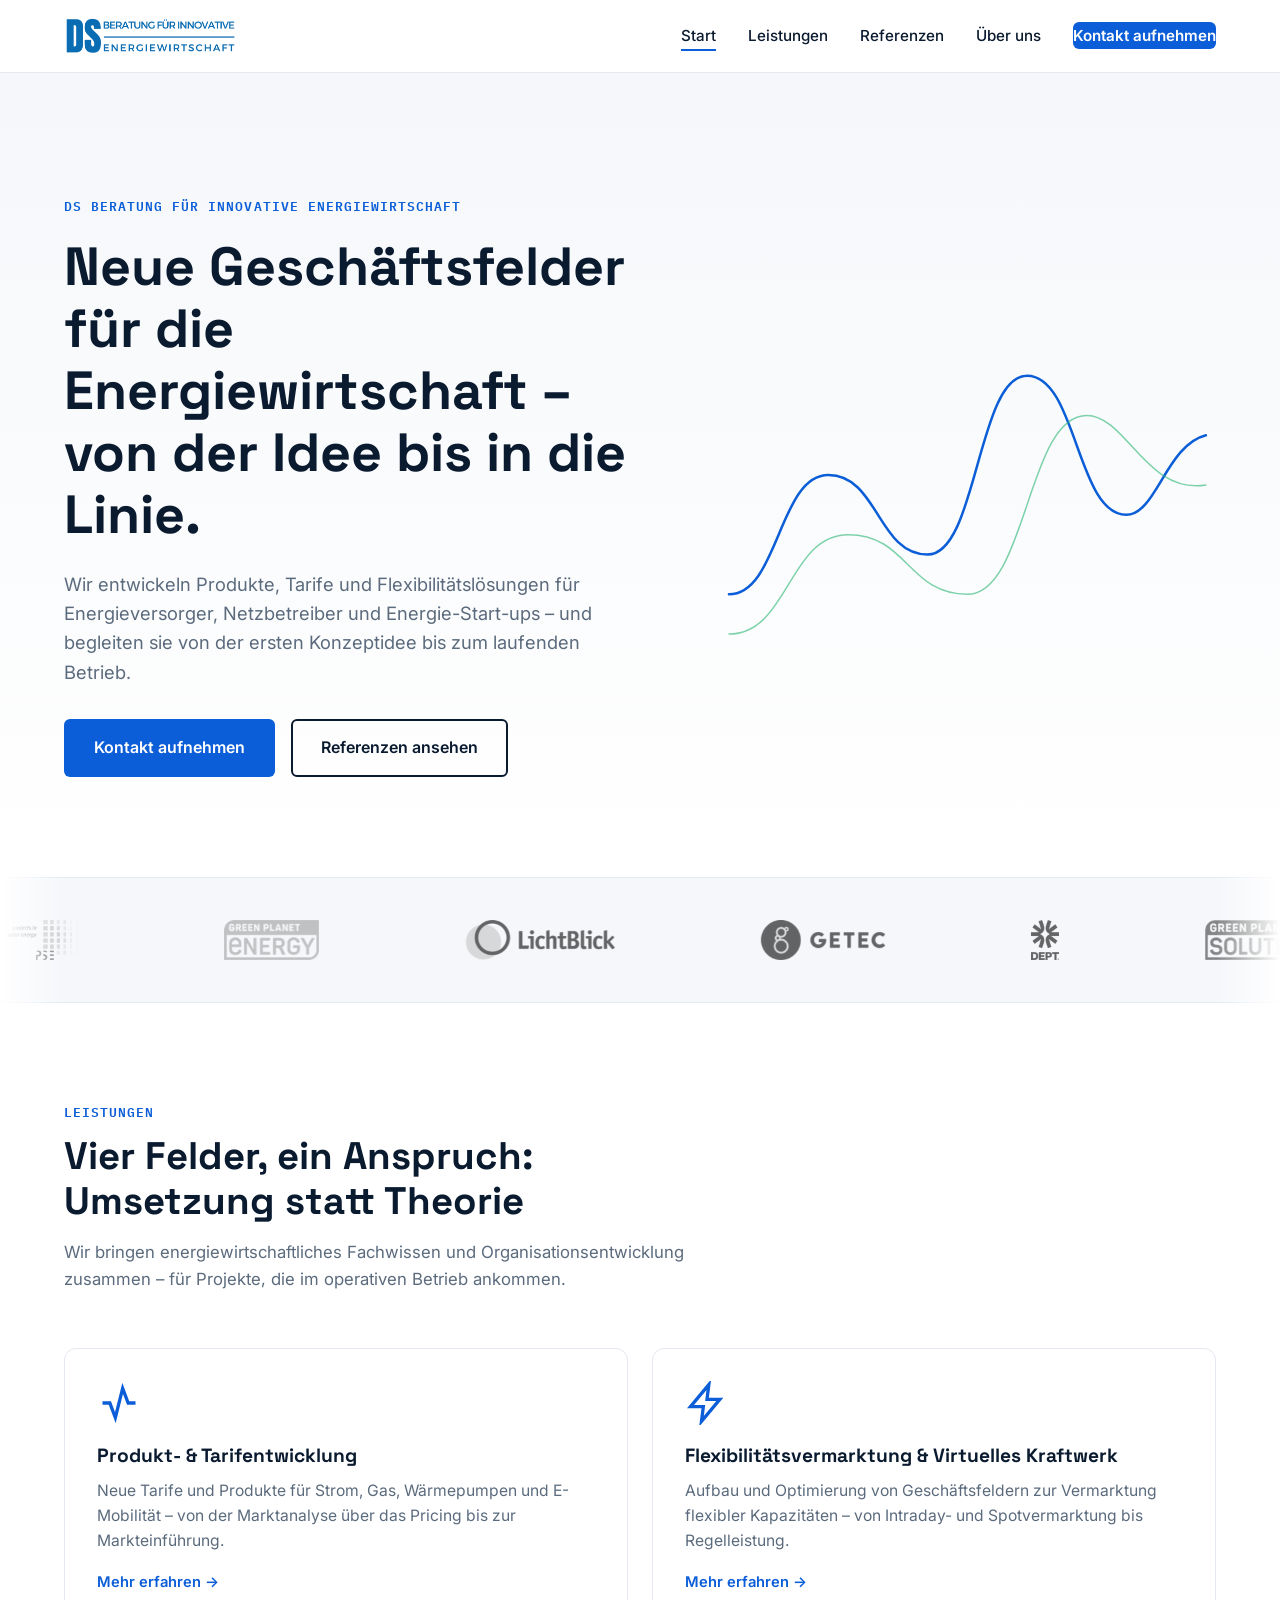
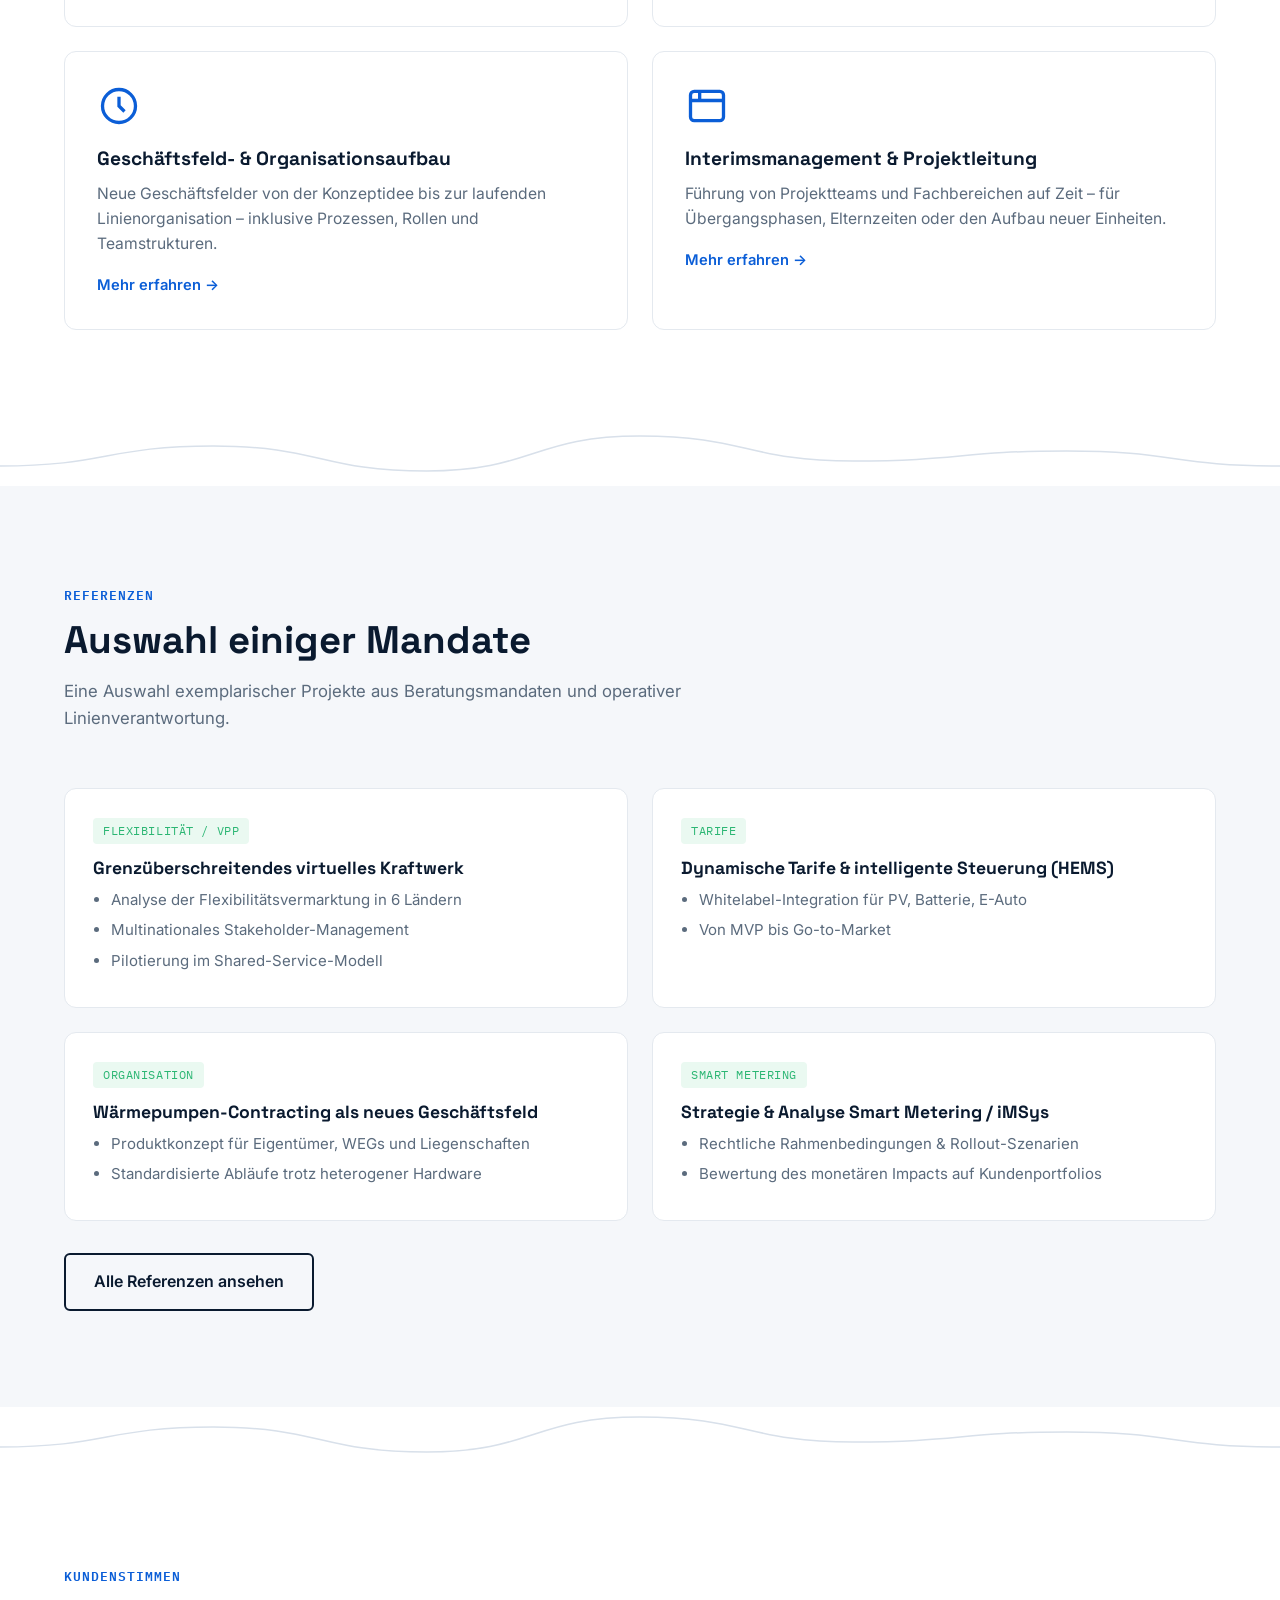
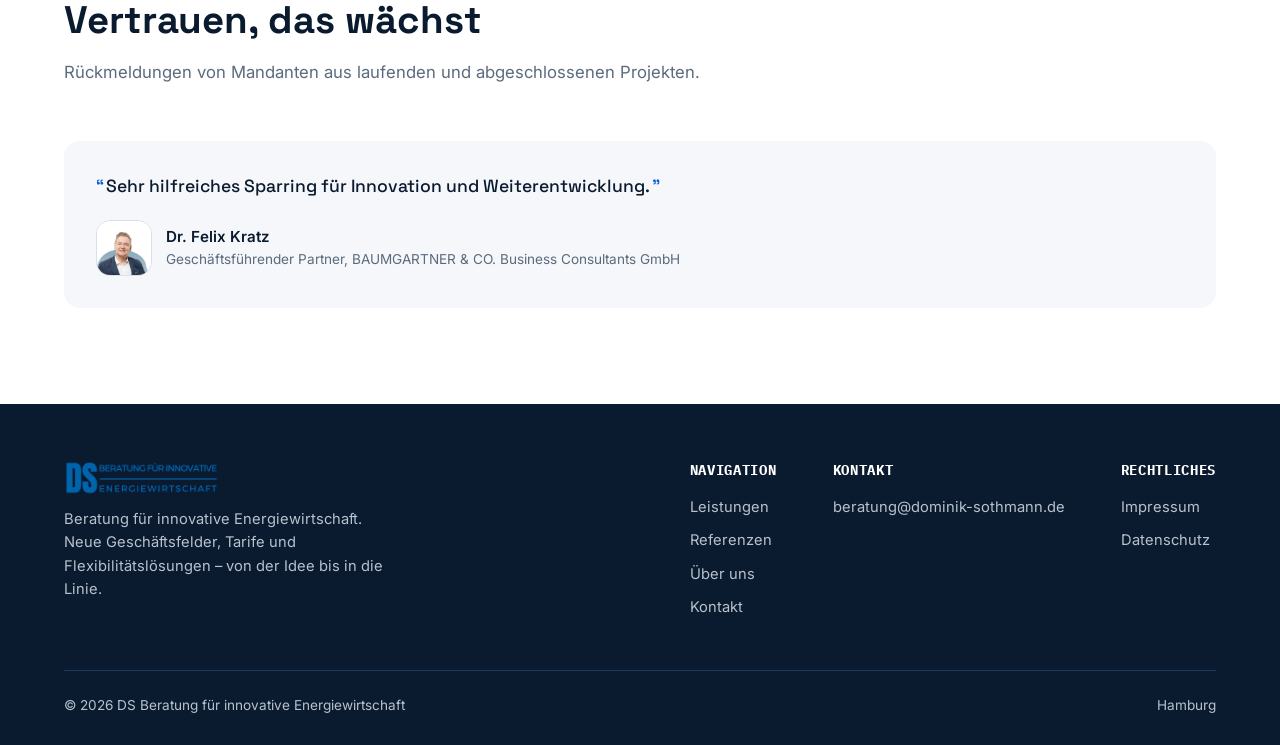
==== index.html @ b12712ce "Initial Upload" ====
<!DOCTYPE html>
<html lang="de">
<head>
  <meta charset="UTF-8">
  <meta name="viewport" content="width=device-width, initial-scale=1.0">
  <title>DS Beratung für innovative Energiewirtschaft</title>
  <meta name="description" content="Beratung für Produktentwicklung, Flexibilitätsvermarktung, Geschäftsfeldaufbau und Interimsmanagement in der Energiewirtschaft.">
  <link rel="preconnect" href="https://fonts.googleapis.com">
  <link rel="preconnect" href="https://fonts.gstatic.com" crossorigin>
  <link href="https://fonts.googleapis.com/css2?family=Space+Grotesk:wght@500;700&family=Inter:wght@400;500;600;700&family=IBM+Plex+Mono:wght@500;600&display=swap" rel="stylesheet">
  <link rel="stylesheet" href="assets/css/style.css">
  <link rel="icon" type="image/png" href="assets/img/logo-square.png">
</head>
<body>
  <a href="#main" class="skip-link">Zum Inhalt springen</a>
  <header class="site-header">
    <div class="container">
      <a href="index.html" class="logo-link">
        <img src="assets/img/logo.png" alt="DS Beratung für innovative Energiewirtschaft">
      </a>
      <nav class="main-nav" aria-label="Hauptnavigation">
        <ul>
          <li><a href="index.html" class="active">Start</a></li>
          <li><a href="leistungen.html" class="">Leistungen</a></li>
          <li><a href="referenzen.html" class="">Referenzen</a></li>
          <li><a href="ueber-uns.html" class="">Über uns</a></li>
          <li><a href="kontakt.html" class="nav-cta">Kontakt aufnehmen</a></li>
        </ul>
      </nav>
    </div>
  </header>
  <main id="main">

    <section class="hero">
      <div class="container">
        <div class="hero-copy">
          <span class="eyebrow">DS Beratung für innovative Energiewirtschaft</span>
          <h1>Neue Geschäftsfelder für die Energiewirtschaft – von der Idee bis in die Linie.</h1>
          <p class="lead">Wir entwickeln Produkte, Tarife und Flexibilitätslösungen für Energieversorger, Netzbetreiber und Energie-Start-ups – und begleiten sie von der ersten Konzeptidee bis zum laufenden Betrieb.</p>
          <div style="display:flex; gap:16px; flex-wrap:wrap;">
            <a href="kontakt.html" class="btn btn-primary">Kontakt aufnehmen</a>
            <a href="referenzen.html" class="btn btn-outline">Referenzen ansehen</a>
          </div>
        </div>
        <div class="hero-visual">
          <svg class="loadcurve-svg" viewBox="0 0 500 380" xmlns="http://www.w3.org/2000/svg" aria-hidden="true">
        <path class="loadcurve-path" d="M10,300 C60,300 60,180 110,180 C160,180 160,260 210,260 C260,260 260,80 310,80 C360,80 360,220 410,220 C440,220 450,150 490,140" />
        <path class="loadcurve-path accent" d="M10,340 C70,340 70,240 130,240 C190,240 190,300 250,300 C310,300 310,120 370,120 C410,120 430,200 490,190" />
      </svg>
        </div>
      </div>
    </section>

    <section class="logo-marquee">
      <div class="marquee-track">
        <div class="marquee-content">
          <span class="marquee-logo"><img src="assets/img/logos/pse.png" alt="PSE AG" loading="lazy"></span>
          <span class="marquee-logo"><img src="assets/img/logos/greenplanet-energy.png" alt="Green Planet Energy" loading="lazy"></span>
          <span class="marquee-logo"><img src="assets/img/logos/lichtblick.png" alt="LichtBlick" loading="lazy"></span>
          <span class="marquee-logo"><img src="assets/img/logos/getec.png" alt="GETEC" loading="lazy"></span>
          <span class="marquee-logo"><img src="assets/img/logos/dept.png" alt="Dept" loading="lazy"></span>
          <span class="marquee-logo"><img src="assets/img/logos/greenplanet-solutions.png" alt="Green Planet Solutions" loading="lazy"></span>
          <span class="marquee-logo"><img src="assets/img/logos/baumgartner.png" alt="Baumgartner & Co." loading="lazy"></span>
          <span class="marquee-logo logo-on-dark"><img src="assets/img/logos/eson.png" alt="ESON" loading="lazy"></span>
        </div>
        <div class="marquee-content" aria-hidden="true">
          <span class="marquee-logo"><img src="assets/img/logos/pse.png" alt="PSE AG" loading="lazy"></span>
          <span class="marquee-logo"><img src="assets/img/logos/greenplanet-energy.png" alt="Green Planet Energy" loading="lazy"></span>
          <span class="marquee-logo"><img src="assets/img/logos/lichtblick.png" alt="LichtBlick" loading="lazy"></span>
          <span class="marquee-logo"><img src="assets/img/logos/getec.png" alt="GETEC" loading="lazy"></span>
          <span class="marquee-logo"><img src="assets/img/logos/dept.png" alt="Dept" loading="lazy"></span>
          <span class="marquee-logo"><img src="assets/img/logos/greenplanet-solutions.png" alt="Green Planet Solutions" loading="lazy"></span>
          <span class="marquee-logo"><img src="assets/img/logos/baumgartner.png" alt="Baumgartner & Co." loading="lazy"></span>
          <span class="marquee-logo logo-on-dark"><img src="assets/img/logos/eson.png" alt="ESON" loading="lazy"></span>
        </div>
      </div>
    </section>

    <section class="section">
      <div class="container">
        <div class="section-head">
          <span class="eyebrow">Leistungen</span>
          <h2>Vier Felder, ein Anspruch: Umsetzung statt Theorie</h2>
          <p>Wir bringen energiewirtschaftliches Fachwissen und Organisationsentwicklung zusammen – für Projekte, die im operativen Betrieb ankommen.</p>
        </div>
        <div class="service-grid">
          <div class="service-card">
            <div class="service-icon"><svg viewBox="0 0 24 24" fill="none" stroke-width="1.8"><path d="M3 12h4l3 8 4-16 3 8h4"/></svg></div>
            <h3>Produkt- & Tarifentwicklung</h3>
            <p>Neue Tarife und Produkte für Strom, Gas, Wärmepumpen und E-Mobilität – von der Marktanalyse über das Pricing bis zur Markteinführung.</p>
            <a href="leistungen.html#tarife">Mehr erfahren →</a>
          </div>
          <div class="service-card">
            <div class="service-icon"><svg viewBox="0 0 24 24" fill="none" stroke-width="1.8"><path d="M13 2 3 14h7l-1 8 10-12h-7z"/></svg></div>
            <h3>Flexibilitätsvermarktung & Virtuelles Kraftwerk</h3>
            <p>Aufbau und Optimierung von Geschäftsfeldern zur Vermarktung flexibler Kapazitäten – von Intraday- und Spotvermarktung bis Regelleistung.</p>
            <a href="leistungen.html#flex">Mehr erfahren →</a>
          </div>
          <div class="service-card">
            <div class="service-icon"><svg viewBox="0 0 24 24" fill="none" stroke-width="1.8"><circle cx="12" cy="12" r="9"/><path d="M12 7v5l3 3"/></svg></div>
            <h3>Geschäftsfeld- & Organisationsaufbau</h3>
            <p>Neue Geschäftsfelder von der Konzeptidee bis zur laufenden Linienorganisation – inklusive Prozessen, Rollen und Teamstrukturen.</p>
            <a href="leistungen.html#organisation">Mehr erfahren →</a>
          </div>
          <div class="service-card">
            <div class="service-icon"><svg viewBox="0 0 24 24" fill="none" stroke-width="1.8"><rect x="3" y="4" width="18" height="16" rx="2"/><path d="M3 9h18M8 4v5"/></svg></div>
            <h3>Interimsmanagement & Projektleitung</h3>
            <p>Führung von Projektteams und Fachbereichen auf Zeit – für Übergangsphasen, Elternzeiten oder den Aufbau neuer Einheiten.</p>
            <a href="leistungen.html#interim">Mehr erfahren →</a>
          </div>
        </div>
      </div>
    </section>

    <div class="divider" aria-hidden="true">
    <svg viewBox="0 0 1200 60" preserveAspectRatio="none" xmlns="http://www.w3.org/2000/svg">
      <path d="M0,40 C100,40 100,20 200,20 C300,20 300,45 400,45 C500,45 500,10 600,10 C700,10 700,35 800,35 C900,35 900,25 1000,25 C1100,25 1100,40 1200,40" />
    </svg>
  </div>

    <section class="section section-bg">
      <div class="container">
        <div class="section-head">
          <span class="eyebrow">Referenzen</span>
          <h2>Auswahl einiger Mandate</h2>
          <p>Eine Auswahl exemplarischer Projekte aus Beratungsmandaten und operativer Linienverantwortung.</p>
        </div>
        <div class="ref-grid">
          <div class="ref-card">
            <span class="ref-tag">Flexibilität / VPP</span>
            <h3>Grenzüberschreitendes virtuelles Kraftwerk</h3>
            <ul>
              <li>Analyse der Flexibilitätsvermarktung in 6 Ländern</li>
              <li>Multinationales Stakeholder-Management</li>
              <li>Pilotierung im Shared-Service-Modell</li>
            </ul>
          </div>
          <div class="ref-card">
            <span class="ref-tag">Tarife</span>
            <h3>Dynamische Tarife & intelligente Steuerung (HEMS)</h3>
            <ul>
              <li>Whitelabel-Integration für PV, Batterie, E-Auto</li>
              <li>Von MVP bis Go-to-Market</li>
            </ul>
          </div>
          <div class="ref-card">
            <span class="ref-tag">Organisation</span>
            <h3>Wärmepumpen-Contracting als neues Geschäftsfeld</h3>
            <ul>
              <li>Produktkonzept für Eigentümer, WEGs und Liegenschaften</li>
              <li>Standardisierte Abläufe trotz heterogener Hardware</li>
            </ul>
          </div>
          <div class="ref-card">
            <span class="ref-tag">Smart Metering</span>
            <h3>Strategie & Analyse Smart Metering / iMSys</h3>
            <ul>
              <li>Rechtliche Rahmenbedingungen & Rollout-Szenarien</li>
              <li>Bewertung des monetären Impacts auf Kundenportfolios</li>
            </ul>
          </div>
        </div>
        <div style="margin-top:32px;">
          <a href="referenzen.html" class="btn btn-outline">Alle Referenzen ansehen</a>
        </div>
      </div>
    </section>

    <div class="divider" aria-hidden="true">
    <svg viewBox="0 0 1200 60" preserveAspectRatio="none" xmlns="http://www.w3.org/2000/svg">
      <path d="M0,40 C100,40 100,20 200,20 C300,20 300,45 400,45 C500,45 500,10 600,10 C700,10 700,35 800,35 C900,35 900,25 1000,25 C1100,25 1100,40 1200,40" />
    </svg>
  </div>

    <section class="section">
      <div class="container">
        <div class="section-head">
          <span class="eyebrow">Kundenstimmen</span>
          <h2>Vertrauen, das wächst</h2>
          <p>Rückmeldungen von Mandanten aus laufenden und abgeschlossenen Projekten.</p>
        </div>
        <div class="testimonial-grid">
          <div class="testimonial-card">
            <p class="testimonial-quote">Sehr hilfreiches Sparring für Innovation und Weiterentwicklung.</p>
            <div class="testimonial-author">
              <div class="testimonial-avatar">
                <img src="assets/img/testimonials/felix-kratz.png" alt="Dr. Felix Kratz">
              </div>
              <div class="testimonial-author-info">
                <div class="name">Dr. Felix Kratz</div>
                <div class="role">Geschäftsführender Partner, BAUMGARTNER &amp; CO. Business Consultants GmbH</div>
              </div>
            </div>
          </div>
        </div>
      </div>
    </section>

  </main>
  <footer class="site-footer">
    <div class="container">
      <div class="footer-top">
        <div class="footer-brand">
          <img src="assets/img/logo.png" alt="DS Beratung">
          <p>Beratung für innovative Energiewirtschaft. Neue Geschäftsfelder, Tarife und Flexibilitätslösungen – von der Idee bis in die Linie.</p>
        </div>
        <div class="footer-links">
          <div class="footer-col">
            <h5>Navigation</h5>
            <a href="leistungen.html">Leistungen</a>
            <a href="referenzen.html">Referenzen</a>
            <a href="ueber-uns.html">Über uns</a>
            <a href="kontakt.html">Kontakt</a>
          </div>
          <div class="footer-col">
            <h5>Kontakt</h5>
            <a href="mailto:beratung@dominik-sothmann.de">beratung@dominik-sothmann.de</a>
          </div>
          <div class="footer-col">
            <h5>Rechtliches</h5>
            <a href="impressum.html">Impressum</a>
            <a href="datenschutz.html">Datenschutz</a>
          </div>
        </div>
      </div>
      <div class="footer-bottom">
        <span>© 2026 DS Beratung für innovative Energiewirtschaft</span>
        <span>Hamburg</span>
      </div>
    </div>
  </footer>
  <script src="assets/js/main.js"></script>
</body>
</html>
---- assets/css/style.css ----
/* ===== DS Beratung - Design System ===== */
:root {
  --color-primary: #0B5ED7;
  --color-dark: #0A1A2F;
  --color-bg: #F5F7FA;
  --color-accent: #2BB673;
  --color-neutral: #5B6B7D;
  --color-white: #FFFFFF;
  --font-display: 'Space Grotesk', sans-serif;
  --font-body: 'Inter', sans-serif;
  --font-mono: 'IBM Plex Mono', monospace;
  --max-width: 1200px;
}

* { margin: 0; padding: 0; box-sizing: border-box; }

html { scroll-behavior: smooth; }

body {
  font-family: var(--font-body);
  color: var(--color-dark);
  background: var(--color-white);
  line-height: 1.6;
  -webkit-font-smoothing: antialiased;
}

h1, h2, h3, h4 {
  font-family: var(--font-display);
  font-weight: 700;
  line-height: 1.15;
  color: var(--color-dark);
}

a { color: inherit; text-decoration: none; }

img { max-width: 100%; display: block; }

.container {
  max-width: var(--max-width);
  margin: 0 auto;
  padding: 0 24px;
}

/* ===== Header ===== */
.site-header {
  position: sticky;
  top: 0;
  z-index: 100;
  background: rgba(255,255,255,0.92);
  backdrop-filter: blur(8px);
  border-bottom: 1px solid #E4E9EF;
}

.site-header .container {
  display: flex;
  align-items: center;
  justify-content: space-between;
  padding-top: 16px;
  padding-bottom: 16px;
}

.logo-link { display: flex; align-items: center; gap: 10px; }
.logo-link img { height: 40px; width: auto; }

.main-nav ul {
  display: flex;
  list-style: none;
  gap: 32px;
}

.main-nav a {
  font-size: 0.95rem;
  font-weight: 500;
  color: var(--color-dark);
  position: relative;
  padding: 4px 0;
}

.main-nav a:hover { color: var(--color-primary); }

.main-nav a.active::after {
  content: '';
  position: absolute;
  bottom: -2px;
  left: 0;
  right: 0;
  height: 2px;
  background: var(--color-primary);
}

.nav-cta {
  background: var(--color-primary);
  color: var(--color-white) !important;
  padding: 10px 28px;
  border-radius: 6px;
  font-weight: 600 !important;
  transition: background 0.2s ease;
}
.nav-cta:hover { background: #094db8; }

.nav-toggle { display: none; }

/* ===== Hero ===== */
.hero {
  padding: 120px 0 100px;
  background: linear-gradient(180deg, var(--color-bg) 0%, var(--color-white) 100%);
  position: relative;
  overflow: hidden;
}

.hero .container {
  display: grid;
  grid-template-columns: 1.1fr 0.9fr;
  gap: 48px;
  align-items: center;
}

.eyebrow {
  display: inline-block;
  font-family: var(--font-mono);
  font-size: 0.8rem;
  letter-spacing: 0.08em;
  text-transform: uppercase;
  color: var(--color-primary);
  margin-bottom: 20px;
  font-weight: 600;
}

.hero h1 {
  font-size: clamp(2.2rem, 4.2vw, 3.4rem);
  margin-bottom: 24px;
}

.hero .lead {
  font-size: 1.15rem;
  color: var(--color-neutral);
  max-width: 540px;
  margin-bottom: 32px;
}

.btn {
  display: inline-flex;
  align-items: center;
  gap: 8px;
  padding: 14px 28px;
  border-radius: 6px;
  font-weight: 600;
  font-size: 1rem;
  transition: all 0.2s ease;
  border: 2px solid transparent;
}

.btn-primary {
  background: var(--color-primary);
  color: var(--color-white);
}
.btn-primary:hover { background: #094db8; transform: translateY(-1px); }

.btn-outline {
  border-color: var(--color-dark);
  color: var(--color-dark);
}
.btn-outline:hover { background: var(--color-dark); color: var(--color-white); }

.hero-visual {
  position: relative;
  height: 380px;
}

/* Lastkurve signature element */
.loadcurve-svg {
  width: 100%;
  height: 100%;
}

.loadcurve-path {
  fill: none;
  stroke: var(--color-primary);
  stroke-width: 2.5;
  stroke-linecap: round;
  stroke-dasharray: 1400;
  stroke-dashoffset: 1400;
  animation: draw 2.4s ease forwards 0.3s;
}

.loadcurve-path.accent {
  stroke: var(--color-accent);
  stroke-width: 1.5;
  opacity: 0.6;
  animation-delay: 0.6s;
}

@keyframes draw {
  to { stroke-dashoffset: 0; }
}

@media (prefers-reduced-motion: reduce) {
  .loadcurve-path { animation: none; stroke-dashoffset: 0; }
  html { scroll-behavior: auto; }
}

/* Section divider using loadcurve motif */
.divider {
  height: 60px;
  width: 100%;
  overflow: hidden;
}
.divider svg { width: 100%; height: 100%; }
.divider path {
  stroke: #D8E0EA;
  stroke-width: 1.5;
  fill: none;
}

/* ===== Logo marquee (Kundenlogos) ===== */
.logo-marquee {
  background: var(--color-bg);
  border-top: 1px solid #E4E9EF;
  border-bottom: 1px solid #E4E9EF;
  padding: 32px 0;
  overflow: hidden;
  -webkit-mask-image: linear-gradient(to right, transparent 0, #000 64px, #000 calc(100% - 64px), transparent 100%);
  mask-image: linear-gradient(to right, transparent 0, #000 64px, #000 calc(100% - 64px), transparent 100%);
}
.marquee-track {
  display: flex;
  width: max-content;
  flex-wrap: nowrap;
  animation: marquee-scroll 40s linear infinite;
  will-change: transform;
}
.marquee-content {
  display: flex;
  align-items: center;
  flex-wrap: nowrap;
  flex-shrink: 0;
  gap: 130px;
  padding-right: 130px;
}
.marquee-logo {
  display: flex;
  align-items: center;
  justify-content: center;
  height: 60px;
  padding: 0 8px;
  flex-shrink: 0;
}
.marquee-logo img {
  height: 40px;
  width: auto;
  max-width: 180px;
  object-fit: contain;
  filter: grayscale(100%);
  opacity: 0.6;
  transition: filter 0.25s ease, opacity 0.25s ease;
  will-change: filter, opacity;
  transform: translateZ(0);
}
.marquee-logo:hover img,
.marquee-logo:focus-within img {
  filter: grayscale(0%);
  opacity: 1;
}
.marquee-logo.logo-on-dark {
  background: var(--color-dark);
  border-radius: 8px;
  padding: 10px 20px;
  height: 44px;
}
.marquee-logo.logo-on-dark img {
  height: 24px;
  filter: none;
  opacity: 0.85;
}
.marquee-logo.logo-on-dark:hover img,
.marquee-logo.logo-on-dark:focus-within img {
  opacity: 1;
}
@keyframes marquee-scroll {
  from { transform: translate3d(0, 0, 0); }
  to { transform: translate3d(-50%, 0, 0); }
}
@media (prefers-reduced-motion: reduce) {
  .marquee-track { animation: none; }
}

/* ===== Section generic ===== */
.section { padding: 96px 0; }
.section-bg { background: var(--color-bg); }

.section-head { max-width: 640px; margin-bottom: 56px; }
.section-head .eyebrow { margin-bottom: 12px; }
.section-head h2 { font-size: clamp(1.8rem, 3vw, 2.4rem); margin-bottom: 16px; }
.section-head p { color: var(--color-neutral); font-size: 1.05rem; }

/* ===== Service cards ===== */
.service-grid {
  display: grid;
  grid-template-columns: repeat(2, 1fr);
  gap: 24px;
}

.service-card {
  background: var(--color-white);
  border: 1px solid #E4E9EF;
  border-radius: 12px;
  padding: 32px;
  transition: border-color 0.2s ease, transform 0.2s ease;
}
.service-card:hover {
  border-color: var(--color-primary);
  transform: translateY(-2px);
}

.service-icon {
  width: 44px;
  height: 44px;
  margin-bottom: 20px;
}
.service-icon svg { width: 100%; height: 100%; stroke: var(--color-primary); }

.service-card h3 { font-size: 1.2rem; margin-bottom: 10px; }
.service-card p { color: var(--color-neutral); font-size: 0.98rem; margin-bottom: 16px; }
.service-card a { color: var(--color-primary); font-weight: 600; font-size: 0.92rem; }

/* ===== Reference cards ===== */
.filter-bar {
  display: flex;
  gap: 10px;
  flex-wrap: wrap;
  margin-bottom: 40px;
}
.filter-chip {
  padding: 8px 18px;
  border-radius: 100px;
  border: 1px solid #D8E0EA;
  font-size: 0.88rem;
  font-weight: 600;
  color: var(--color-neutral);
  background: var(--color-white);
  cursor: pointer;
  transition: all 0.15s ease;
}
.filter-chip.active, .filter-chip:hover {
  border-color: var(--color-primary);
  color: var(--color-primary);
  background: #EAF2FD;
}

.ref-grid {
  display: grid;
  grid-template-columns: repeat(2, 1fr);
  gap: 24px;
}

.ref-card {
  background: var(--color-white);
  border: 1px solid #E4E9EF;
  border-radius: 12px;
  padding: 28px;
}

.ref-tag {
  display: inline-block;
  font-family: var(--font-mono);
  font-size: 0.72rem;
  text-transform: uppercase;
  letter-spacing: 0.05em;
  color: var(--color-accent);
  background: #EAF9F1;
  padding: 4px 10px;
  border-radius: 4px;
  margin-bottom: 14px;
}

.ref-card h3 { font-size: 1.1rem; margin-bottom: 10px; }
.ref-card ul { padding-left: 18px; color: var(--color-neutral); font-size: 0.94rem; }
.ref-card li { margin-bottom: 6px; }

/* ===== About / positioning ===== */
.about-grid {
  display: grid;
  grid-template-columns: 0.9fr 1.1fr;
  gap: 56px;
  align-items: start;
}
.about-portrait {
  background: var(--color-bg);
  border-radius: 16px;
  aspect-ratio: 4/5;
  overflow: hidden;
  position: sticky;
  top: 100px;
}
.about-portrait-image img {
  width: 100%;
  height: 100%;
  object-fit: cover;
}

.pillars-grid {
  display: grid;
  grid-template-columns: repeat(3, 1fr);
  grid-auto-rows: 1fr;
  gap: 20px;
  align-items: stretch;
}
.pillar-item {
  background: var(--color-bg);
  border: 1px solid #E4E9EF;
  border-radius: 12px;
  padding: 24px;
  display: flex;
  flex-direction: column;
  height: 100%;
}
.pillar-icon { width: 34px; height: 34px; margin-bottom: 14px; flex-shrink: 0; }
.pillar-icon svg { width: 100%; height: 100%; stroke: var(--color-primary); }
.pillar-item h4 { font-size: 1rem; margin-bottom: 8px; }
.pillar-item p { color: var(--color-neutral); font-size: 0.9rem; line-height: 1.6; margin: 0; }

@media (max-width: 860px) {
  .about-portrait { position: static; }
  .pillars-grid { grid-template-columns: 1fr; }
}

/* ===== Testimonial placeholder ===== */
.placeholder-card {
  border: 1.5px dashed #D8E0EA;
  border-radius: 12px;
  padding: 32px;
  text-align: center;
  color: var(--color-neutral);
  font-size: 0.95rem;
}

/* ===== Contact ===== */
.contact-grid {
  display: grid;
  grid-template-columns: 1fr 1fr;
  gap: 56px;
}
.contact-info h3 { margin-bottom: 16px; }
.contact-info p { color: var(--color-neutral); margin-bottom: 24px; }
.contact-detail { margin-bottom: 16px; }
.contact-detail .label { font-family: var(--font-mono); font-size: 0.78rem; color: var(--color-neutral); text-transform: uppercase; letter-spacing: 0.05em; }
.contact-detail .value { font-size: 1.05rem; font-weight: 600; }

.form-group { margin-bottom: 20px; }
.form-group label { display: block; font-size: 0.9rem; font-weight: 600; margin-bottom: 6px; }
.form-group input, .form-group textarea {
  width: 100%;
  padding: 12px 14px;
  border: 1px solid #D8E0EA;
  border-radius: 6px;
  font-family: var(--font-body);
  font-size: 0.98rem;
  background: var(--color-white);
}
.form-group input:focus, .form-group textarea:focus {
  outline: 2px solid var(--color-primary);
  outline-offset: 1px;
  border-color: var(--color-primary);
}
.form-group textarea { resize: vertical; min-height: 120px; }

/* ===== Footer ===== */
.site-footer {
  background: var(--color-dark);
  color: #B8C2CE;
  padding: 56px 0 28px;
}
.footer-top {
  display: flex;
  justify-content: space-between;
  flex-wrap: wrap;
  gap: 32px;
  margin-bottom: 40px;
}
.footer-brand img { height: 36px; margin-bottom: 12px; }
.footer-brand p { max-width: 320px; font-size: 0.92rem; }
.footer-links { display: flex; gap: 56px; flex-wrap: wrap; }
.footer-col h5 { color: var(--color-white); font-size: 0.85rem; text-transform: uppercase; letter-spacing: 0.05em; margin-bottom: 14px; font-family: var(--font-mono); }
.footer-col a { display: block; color: #B8C2CE; font-size: 0.92rem; margin-bottom: 10px; }
.footer-col a:hover { color: var(--color-white); }
.footer-bottom {
  border-top: 1px solid #1E3A5C;
  padding-top: 24px;
  display: flex;
  justify-content: space-between;
  flex-wrap: wrap;
  gap: 12px;
  font-size: 0.85rem;
}

/* Skip link for accessibility */
.skip-link {
  position: absolute;
  left: -9999px;
  top: 0;
  background: var(--color-primary);
  color: white;
  padding: 12px 20px;
  z-index: 999;
}
.skip-link:focus { left: 0; }

/* Focus visibility */
a:focus-visible, button:focus-visible, input:focus-visible, textarea:focus-visible {
  outline: 2px solid var(--color-primary);
  outline-offset: 2px;
}

/* ===== Responsive ===== */
@media (max-width: 860px) {
  .main-nav { display: none; }
  .hero .container { grid-template-columns: 1fr; }
  .hero-visual { height: 220px; order: -1; }
  .service-grid, .ref-grid, .about-grid, .contact-grid { grid-template-columns: 1fr; }
  .footer-top { flex-direction: column; }
  .trust-bar .container { gap: 32px; }
}

/* ===== Testimonials ===== */
.testimonial-grid {
  display: grid;
  grid-template-columns: repeat(auto-fit, minmax(300px, 1fr));
  gap: 28px;
}
.testimonial-card {
  background: var(--color-bg);
  border-radius: 16px;
  padding: 32px;
  display: flex;
  flex-direction: column;
  gap: 20px;
}
.testimonial-quote {
  font-family: var(--font-display);
  font-size: 1.1rem;
  font-weight: 500;
  line-height: 1.5;
  color: var(--color-dark);
}
.testimonial-quote::before {
  content: '\201C';
  color: var(--color-primary);
  font-family: var(--font-display);
  margin-right: 2px;
}
.testimonial-quote::after {
  content: '\201D';
  color: var(--color-primary);
  font-family: var(--font-display);
  margin-left: 2px;
}
.testimonial-author {
  display: flex;
  align-items: center;
  gap: 14px;
}
.testimonial-avatar {
  width: 56px;
  height: 56px;
  flex-shrink: 0;
  border-radius: 14px;
  overflow: hidden;
  border: 1.5px solid #D8E0EA;
  background: var(--color-white);
}
.testimonial-avatar img {
  width: 100%;
  height: 100%;
  object-fit: cover;
}
.testimonial-author-info .name {
  font-weight: 600;
  font-size: 0.95rem;
  color: var(--color-dark);
}
.testimonial-author-info .role {
  font-size: 0.85rem;
  color: var(--color-neutral);
}

@media (max-width: 860px) {
  .testimonial-grid { grid-template-columns: 1fr; }
}
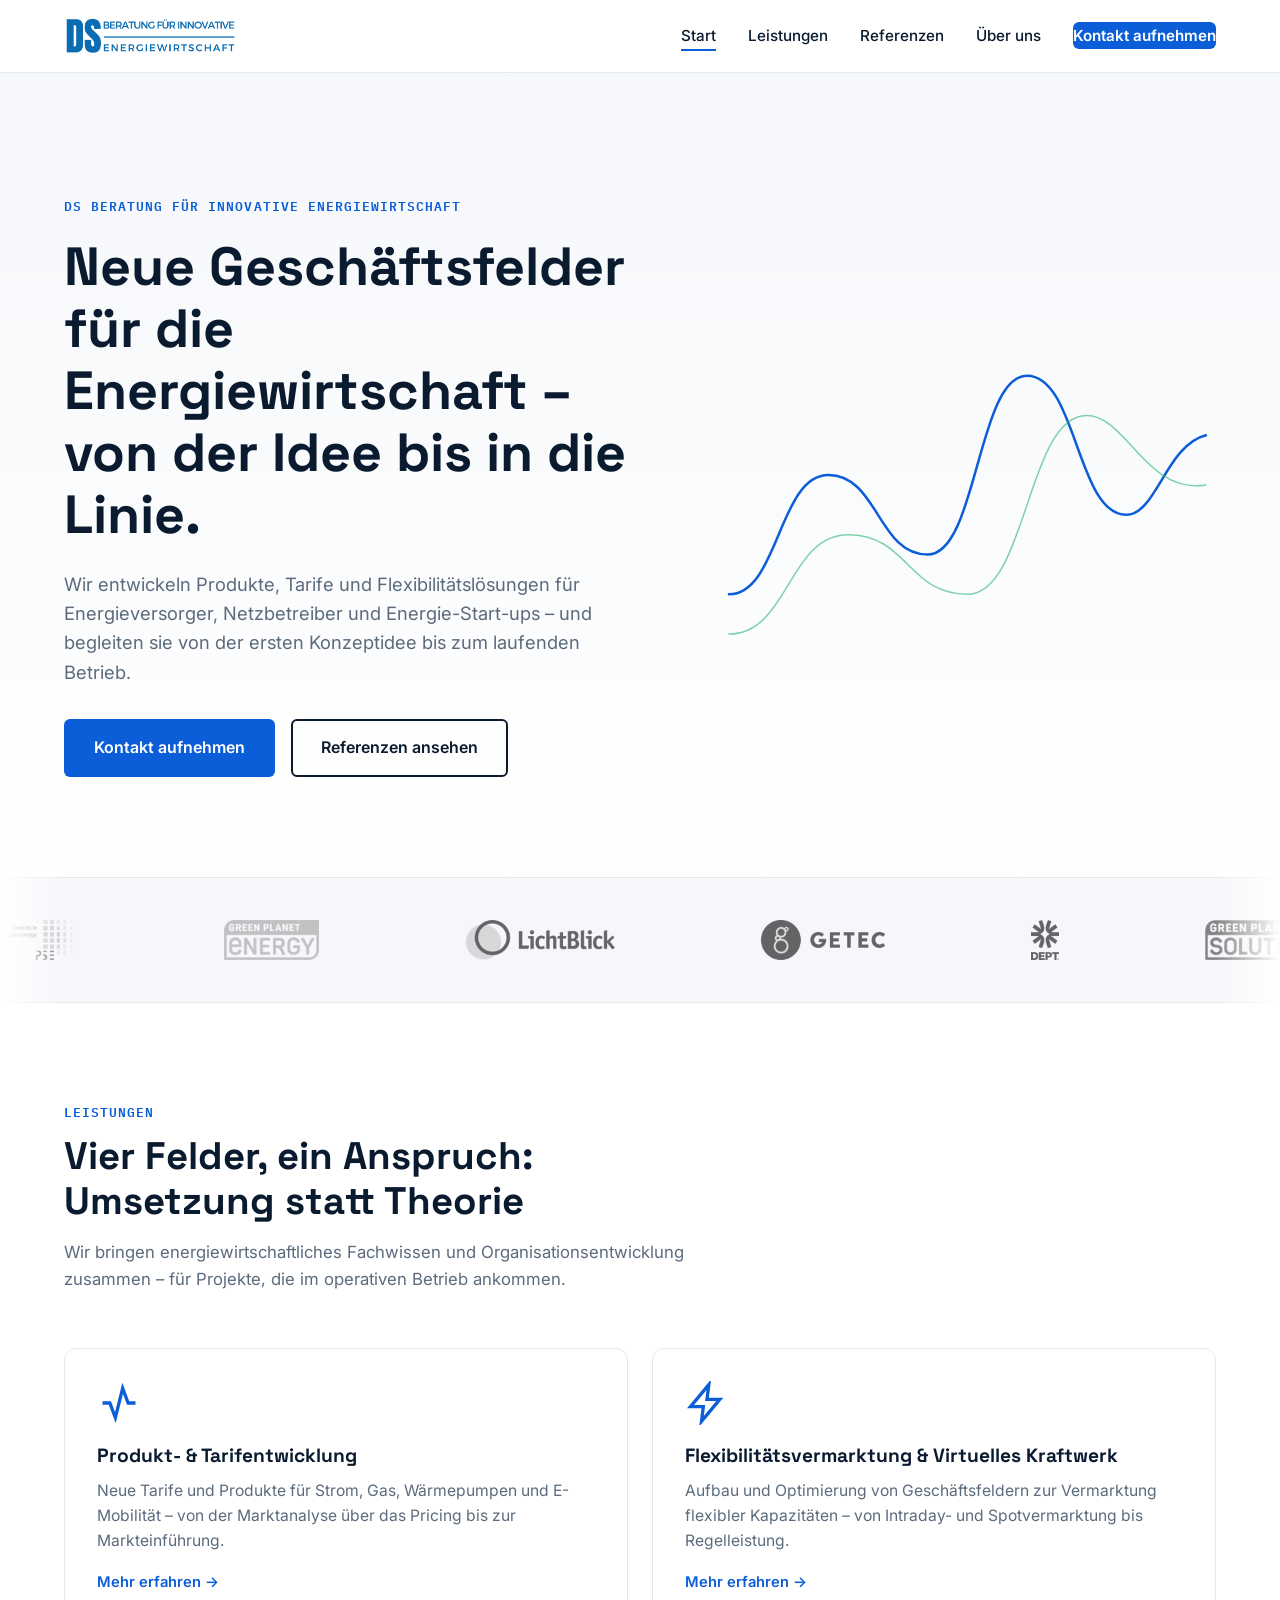
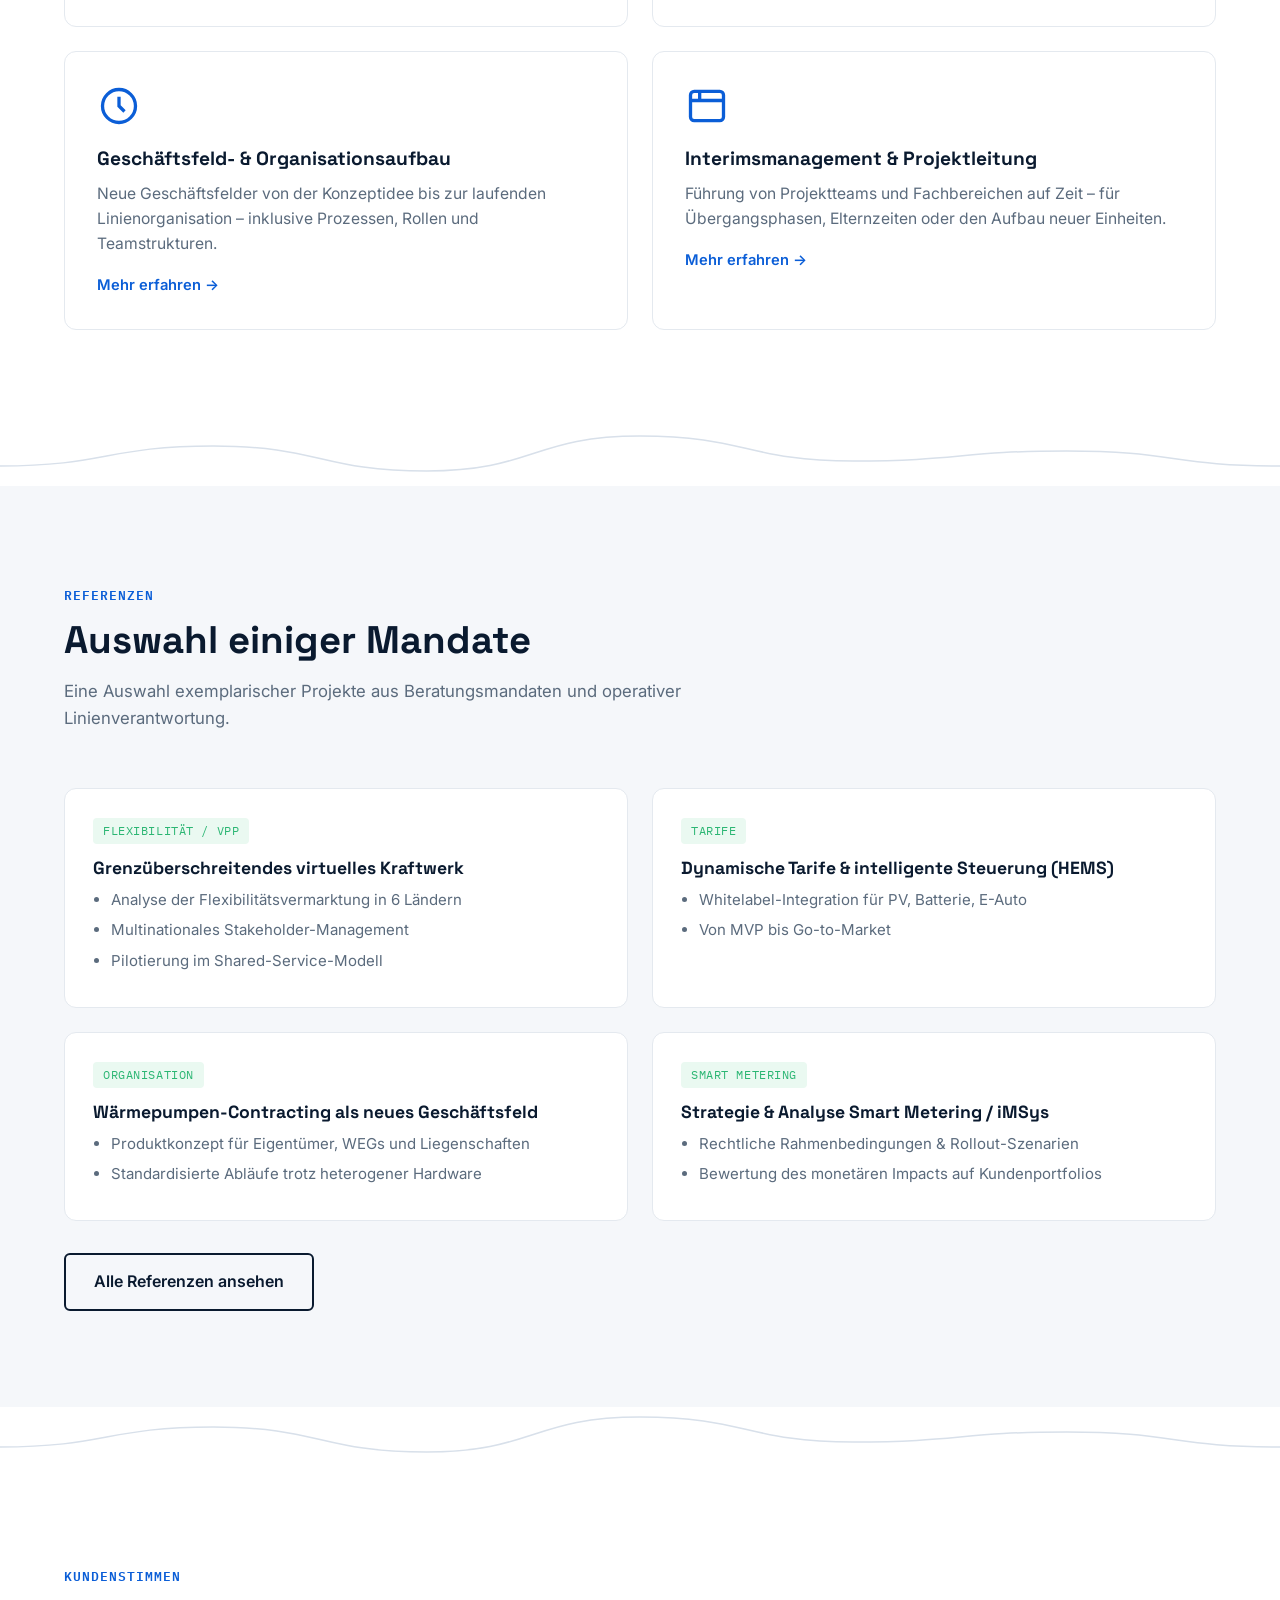
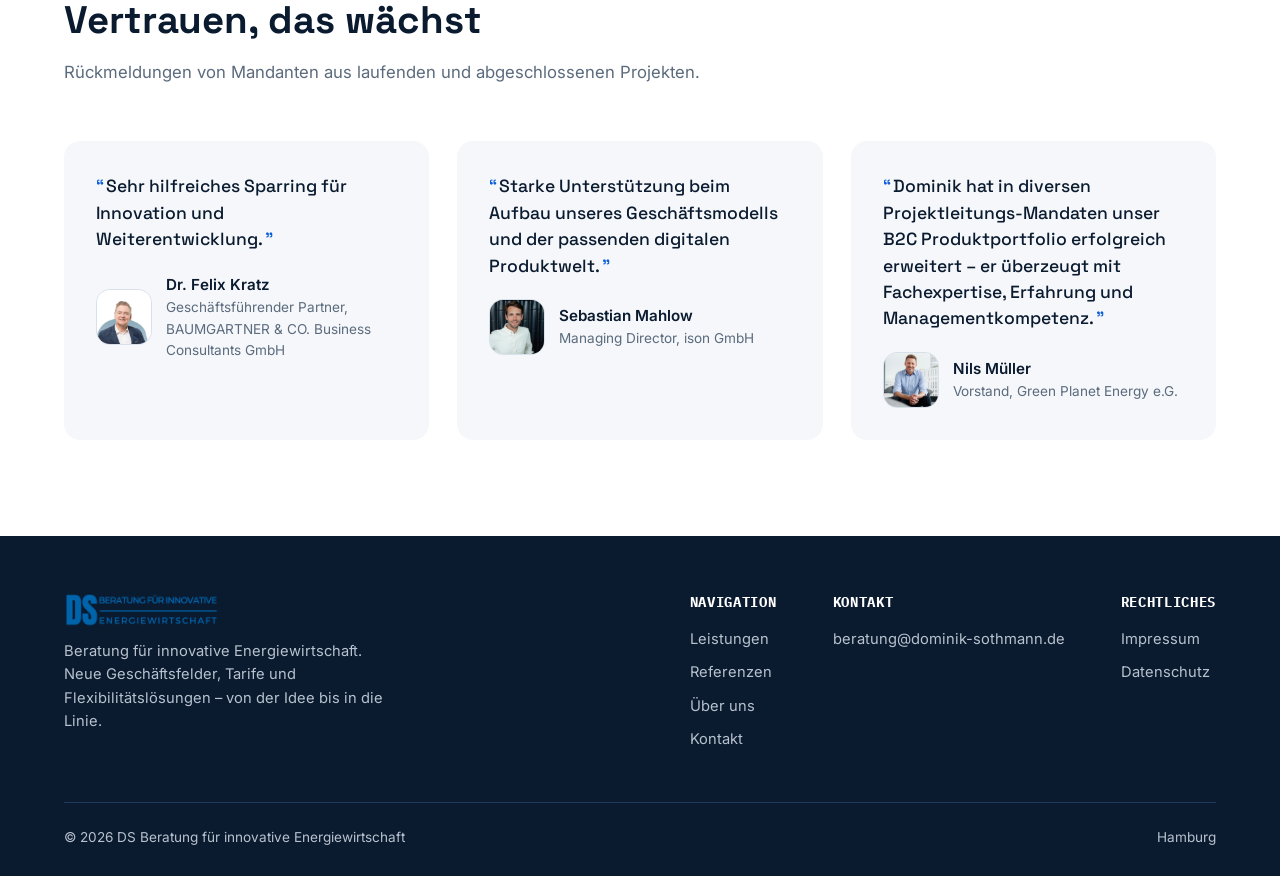
==== commit fb03092b: "Add files via upload Testimanial Update" ====
--- a/index.html
+++ b/index.html
@@ -192,6 +192,30 @@
               </div>
             </div>
           </div>
+          <div class="testimonial-card">
+            <p class="testimonial-quote">Starke Unterstützung beim Aufbau unseres Geschäftsmodells und der passenden digitalen Produktwelt.</p>
+            <div class="testimonial-author">
+              <div class="testimonial-avatar">
+                <img src="assets/img/testimonials/sebastian-mahlow.png" alt="Sebastian Mahlow">
+              </div>
+              <div class="testimonial-author-info">
+                <div class="name">Sebastian Mahlow</div>
+                <div class="role">Managing Director, ison GmbH</div>
+              </div>
+            </div>
+          </div>
+          <div class="testimonial-card">
+            <p class="testimonial-quote">Dominik hat in diversen Projektleitungs-Mandaten unser B2C Produktportfolio erfolgreich erweitert – er überzeugt mit Fachexpertise, Erfahrung und Managementkompetenz.</p>
+            <div class="testimonial-author">
+              <div class="testimonial-avatar">
+                <img src="assets/img/testimonials/nils-mueller.png" alt="Nils Müller">
+              </div>
+              <div class="testimonial-author-info">
+                <div class="name">Nils Müller</div>
+                <div class="role">Vorstand, Green Planet Energy e.G.</div>
+              </div>
+            </div>
+          </div>
         </div>
       </div>
     </section>
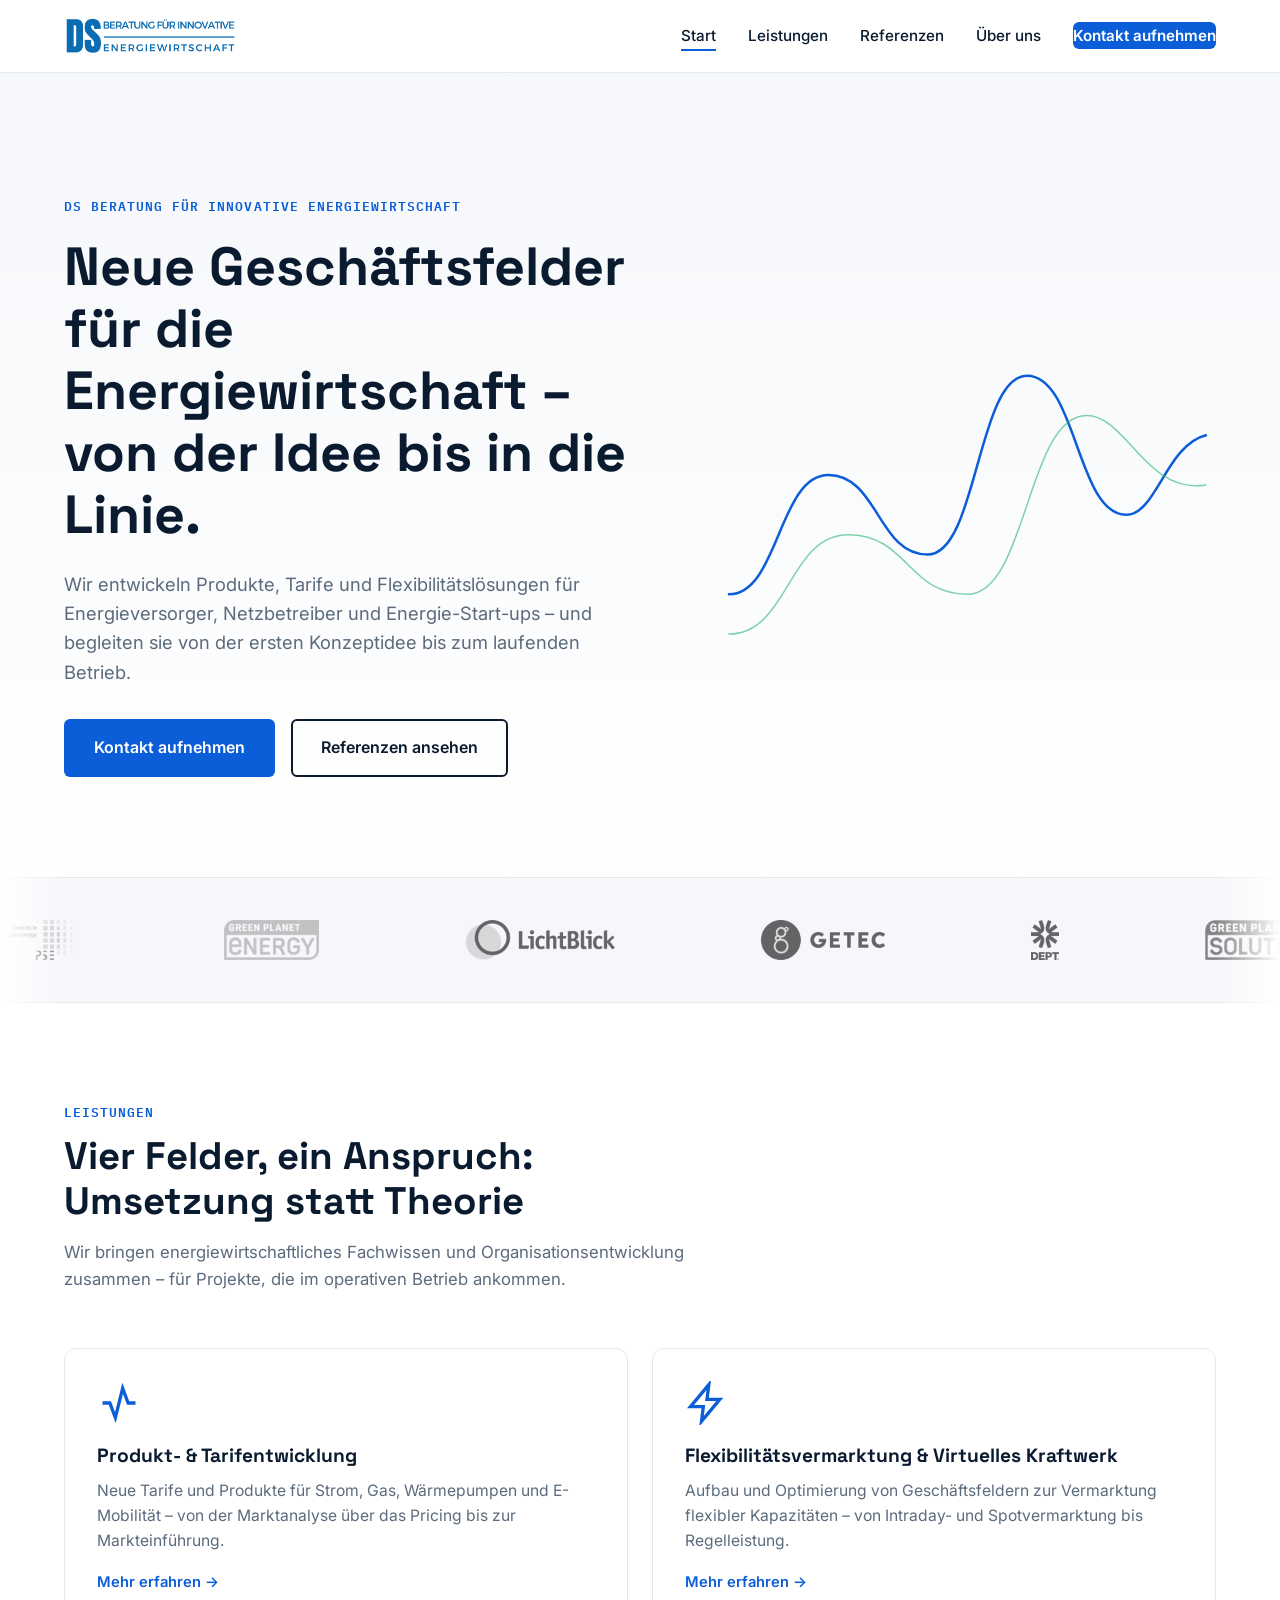
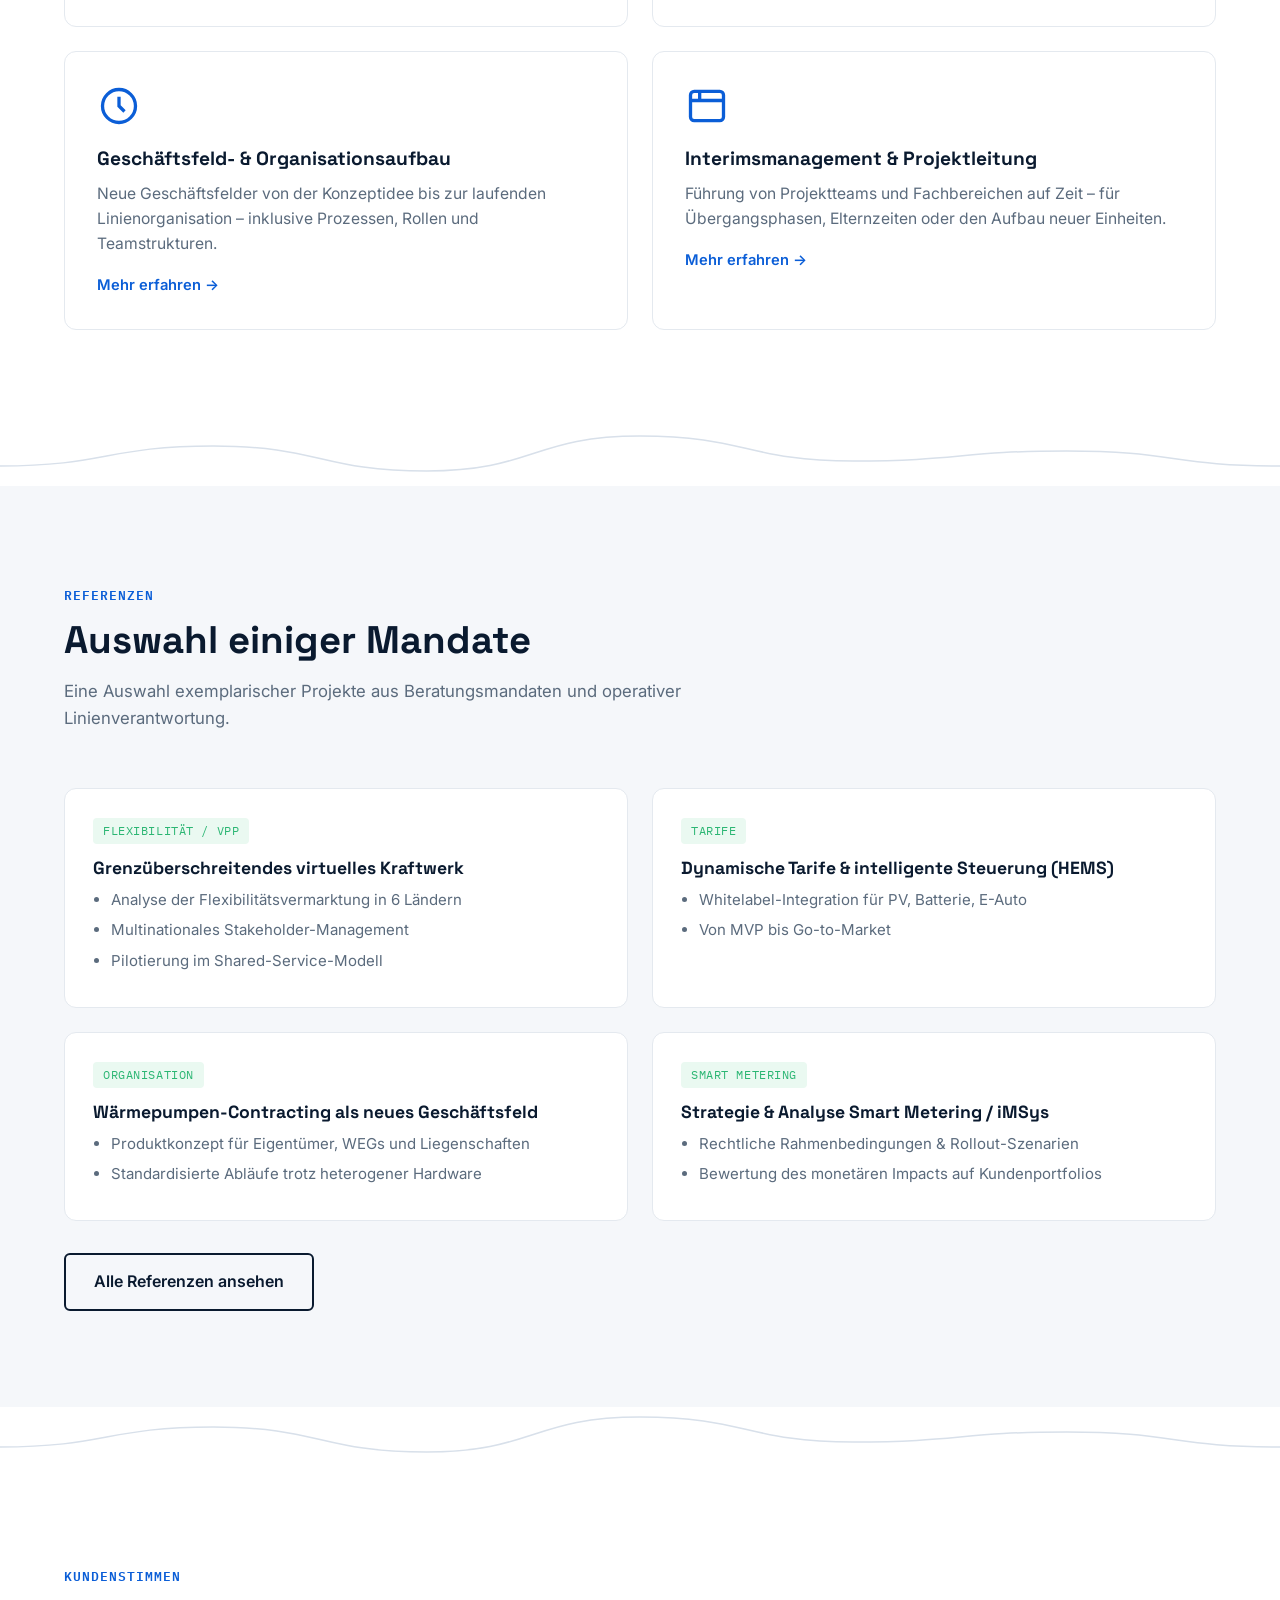
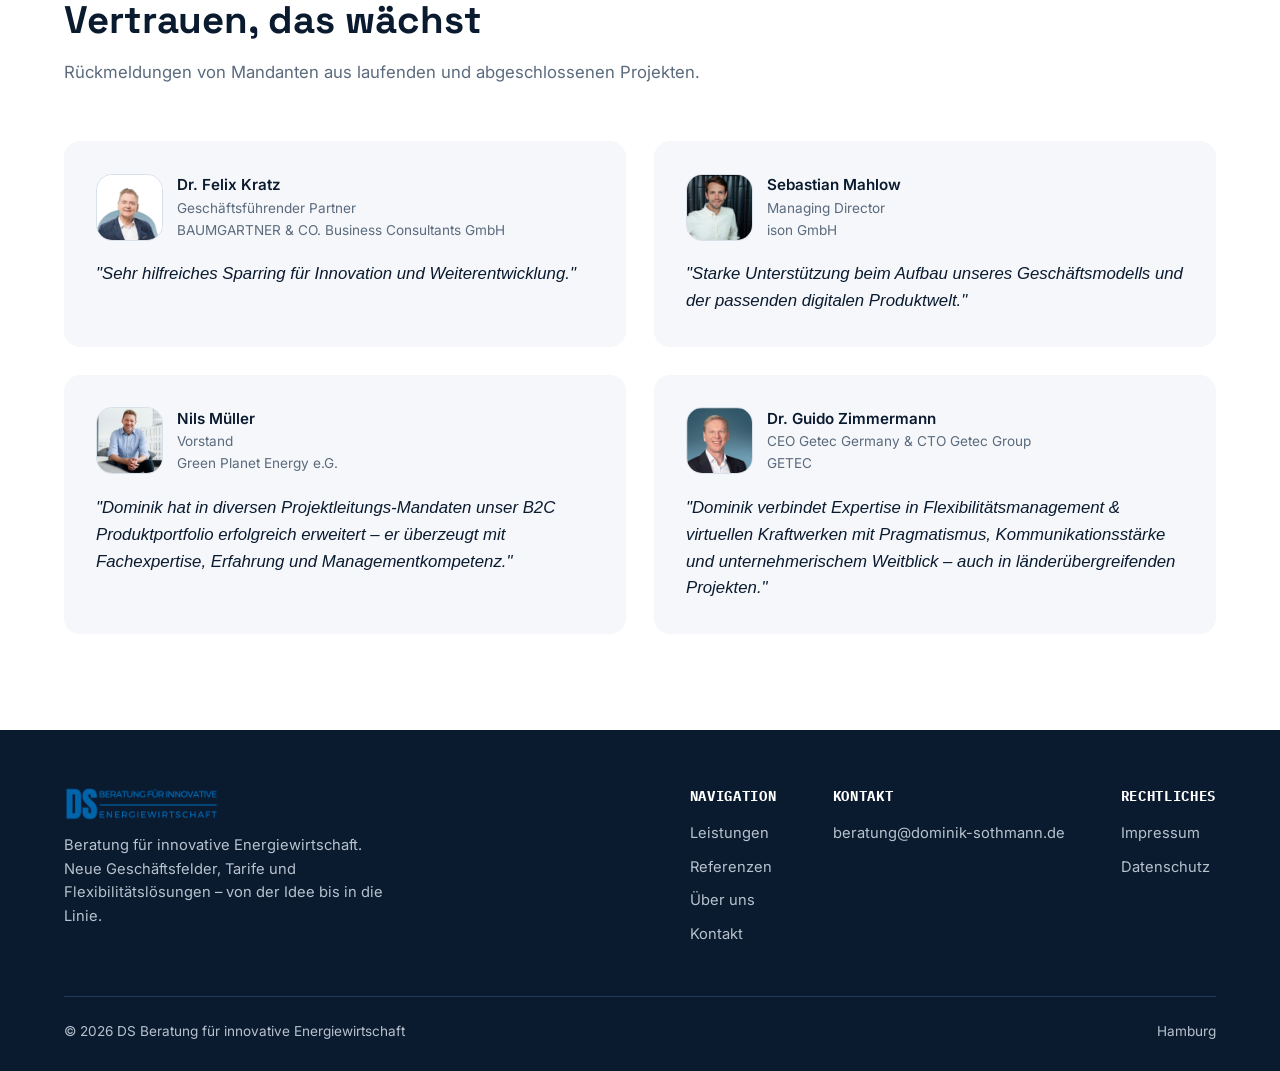
==== commit 1552c6dc: "Add files via upload Testimonial update" ====
--- a/index.html
+++ b/index.html
@@ -181,40 +181,56 @@
         </div>
         <div class="testimonial-grid">
           <div class="testimonial-card">
-            <p class="testimonial-quote">Sehr hilfreiches Sparring für Innovation und Weiterentwicklung.</p>
             <div class="testimonial-author">
               <div class="testimonial-avatar">
                 <img src="assets/img/testimonials/felix-kratz.png" alt="Dr. Felix Kratz">
               </div>
               <div class="testimonial-author-info">
                 <div class="name">Dr. Felix Kratz</div>
-                <div class="role">Geschäftsführender Partner, BAUMGARTNER &amp; CO. Business Consultants GmbH</div>
-              </div>
-            </div>
-          </div>
-          <div class="testimonial-card">
-            <p class="testimonial-quote">Starke Unterstützung beim Aufbau unseres Geschäftsmodells und der passenden digitalen Produktwelt.</p>
+                <div class="position">Geschäftsführender Partner</div>
+                <div class="company">BAUMGARTNER &amp; CO. Business Consultants GmbH</div>
+              </div>
+            </div>
+            <p class="testimonial-quote">"Sehr hilfreiches Sparring für Innovation und Weiterentwicklung."</p>
+          </div>
+          <div class="testimonial-card">
             <div class="testimonial-author">
               <div class="testimonial-avatar">
                 <img src="assets/img/testimonials/sebastian-mahlow.png" alt="Sebastian Mahlow">
               </div>
               <div class="testimonial-author-info">
                 <div class="name">Sebastian Mahlow</div>
-                <div class="role">Managing Director, ison GmbH</div>
-              </div>
-            </div>
-          </div>
-          <div class="testimonial-card">
-            <p class="testimonial-quote">Dominik hat in diversen Projektleitungs-Mandaten unser B2C Produktportfolio erfolgreich erweitert – er überzeugt mit Fachexpertise, Erfahrung und Managementkompetenz.</p>
+                <div class="position">Managing Director</div>
+                <div class="company">ison GmbH</div>
+              </div>
+            </div>
+            <p class="testimonial-quote">"Starke Unterstützung beim Aufbau unseres Geschäftsmodells und der passenden digitalen Produktwelt."</p>
+          </div>
+          <div class="testimonial-card">
             <div class="testimonial-author">
               <div class="testimonial-avatar">
                 <img src="assets/img/testimonials/nils-mueller.png" alt="Nils Müller">
               </div>
               <div class="testimonial-author-info">
                 <div class="name">Nils Müller</div>
-                <div class="role">Vorstand, Green Planet Energy e.G.</div>
-              </div>
-            </div>
+                <div class="position">Vorstand</div>
+                <div class="company">Green Planet Energy e.G.</div>
+              </div>
+            </div>
+            <p class="testimonial-quote">"Dominik hat in diversen Projektleitungs-Mandaten unser B2C Produktportfolio erfolgreich erweitert – er überzeugt mit Fachexpertise, Erfahrung und Managementkompetenz."</p>
+          </div>
+          <div class="testimonial-card">
+            <div class="testimonial-author">
+              <div class="testimonial-avatar">
+                <img src="assets/img/testimonials/guido-zimmermann.png" alt="Dr. Guido Zimmermann">
+              </div>
+              <div class="testimonial-author-info">
+                <div class="name">Dr. Guido Zimmermann</div>
+                <div class="position">CEO Getec Germany &amp; CTO Getec Group</div>
+                <div class="company">GETEC</div>
+              </div>
+            </div>
+            <p class="testimonial-quote">"Dominik verbindet Expertise in Flexibilitätsmanagement &amp; virtuellen Kraftwerken mit Pragmatismus, Kommunikationsstärke und unternehmerischem Weitblick – auch in länderübergreifenden Projekten."</p>
           </div>
         </div>
       </div>
--- a/assets/css/style.css
+++ b/assets/css/style.css
@@ -524,8 +524,9 @@
 /* ===== Testimonials ===== */
 .testimonial-grid {
   display: grid;
-  grid-template-columns: repeat(auto-fit, minmax(300px, 1fr));
+  grid-template-columns: repeat(2, 1fr);
   gap: 28px;
+  align-items: stretch;
 }
 .testimonial-card {
   background: var(--color-bg);
@@ -534,25 +535,7 @@
   display: flex;
   flex-direction: column;
   gap: 20px;
-}
-.testimonial-quote {
-  font-family: var(--font-display);
-  font-size: 1.1rem;
-  font-weight: 500;
-  line-height: 1.5;
-  color: var(--color-dark);
-}
-.testimonial-quote::before {
-  content: '\201C';
-  color: var(--color-primary);
-  font-family: var(--font-display);
-  margin-right: 2px;
-}
-.testimonial-quote::after {
-  content: '\201D';
-  color: var(--color-primary);
-  font-family: var(--font-display);
-  margin-left: 2px;
+  height: 100%;
 }
 .testimonial-author {
   display: flex;
@@ -560,10 +543,10 @@
   gap: 14px;
 }
 .testimonial-avatar {
-  width: 56px;
-  height: 56px;
+  width: 67px;
+  height: 67px;
   flex-shrink: 0;
-  border-radius: 14px;
+  border-radius: 16px;
   overflow: hidden;
   border: 1.5px solid #D8E0EA;
   background: var(--color-white);
@@ -578,10 +561,23 @@
   font-size: 0.95rem;
   color: var(--color-dark);
 }
-.testimonial-author-info .role {
+.testimonial-author-info .position {
   font-size: 0.85rem;
   color: var(--color-neutral);
 }
+.testimonial-author-info .company {
+  font-size: 0.85rem;
+  color: var(--color-neutral);
+}
+.testimonial-quote {
+  font-family: var(--font-body);
+  font-style: italic;
+  font-size: 1.05rem;
+  font-weight: 400;
+  line-height: 1.6;
+  color: var(--color-dark);
+  flex-grow: 1;
+}
 
 @media (max-width: 860px) {
   .testimonial-grid { grid-template-columns: 1fr; }
